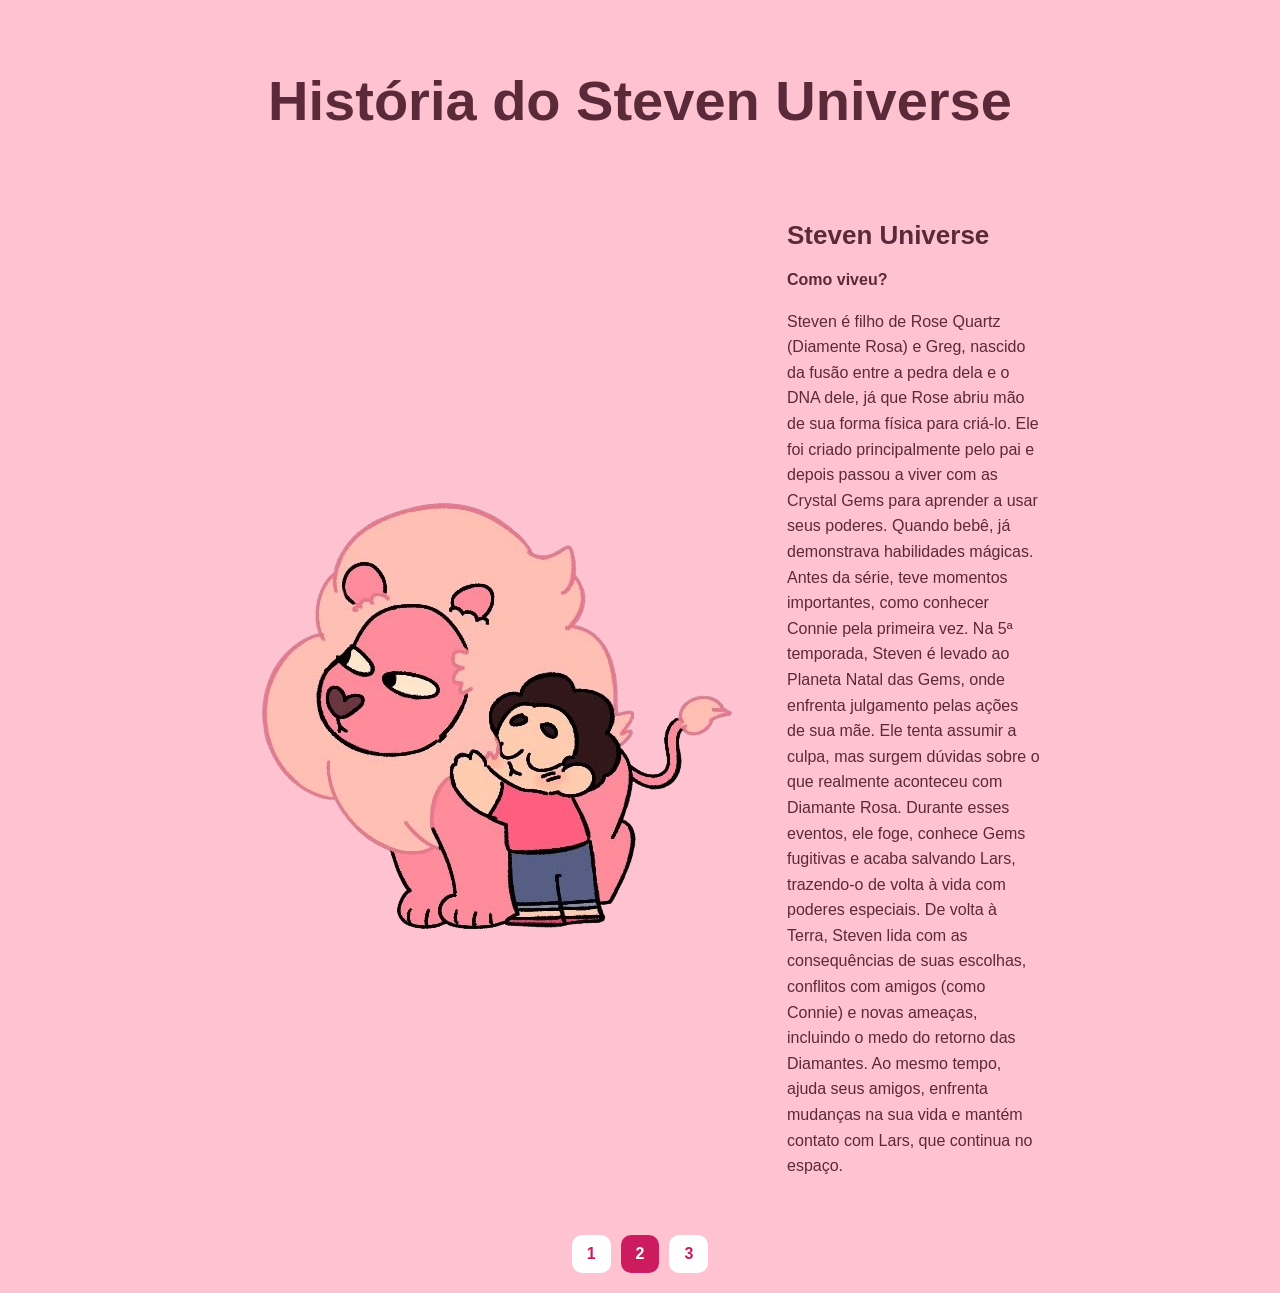
==== historia.html @ be88afff "add - história" ====
<!DOCTYPE html>
<html lang="pt-br">

<head>
    <meta charset="UTF-8">
    <title>Historia</title>
    <link rel="stylesheet" href="style.css">
</head>

<body class="historia">

    <header>
        <h1>História do Steven Universe</h1>
    </header>

    <main class="container">

        <section class="perfil">
            <img src="assets/steven2.png" alt="Steven Universe">

            <div class="apresentacao">
                <h2>Steven Universe</h2>
                <p><strong>Como viveu?</strong></p>

                <p>
                    Steven é filho de Rose Quartz (Diamente Rosa) e Greg, nascido da fusão entre a pedra dela e o DNA
                    dele, já que Rose abriu mão de sua forma física para criá-lo. Ele foi criado principalmente pelo pai
                    e depois passou a viver com as Crystal Gems para aprender a usar seus poderes.
                    Quando bebê, já demonstrava habilidades mágicas. Antes da série, teve momentos importantes, como
                    conhecer Connie pela primeira vez.
                    Na 5ª temporada, Steven é levado ao Planeta Natal das Gems, onde enfrenta julgamento pelas ações de
                    sua mãe. Ele tenta assumir a culpa, mas surgem dúvidas sobre o que realmente aconteceu com Diamante
                    Rosa. Durante esses eventos, ele foge, conhece Gems fugitivas e acaba salvando Lars, trazendo-o de
                    volta à vida com poderes especiais.
                    De volta à Terra, Steven lida com as consequências de suas escolhas, conflitos com amigos (como
                    Connie) e novas ameaças, incluindo o medo do retorno das Diamantes. Ao mesmo tempo, ajuda seus
                    amigos, enfrenta mudanças na sua vida e mantém contato com Lars, que continua no espaço.
                </p>
            </div>
        </section>

        <div class="paginacao">
            <a href="home.html">1</a>
            <a href="historia.html" class="ativo">2</a>
            <a href="curiosidades.html">3</a>
        </div>

    </main>

</body>

</html>
---- style.css ----
body {
    margin: 0;
    font-family: 'Segoe UI', sans-serif;
}

.home {
    background-color: #ffc2d1;
    color: #5a2a3a;
}

.home header {
    text-align: center;
    padding: 30px;
    font-size: 28px;
}

.home .container {
    max-width: 800px;
    margin: auto;
    padding: 20px;
}

.home .perfil {
    display: flex;
    gap: 40px;
    align-items: center;
    justify-content: center;
}

.home .perfil img {
    width: 600px;
}

.home .apresentacao h2 {
    margin: 0;
    font-size: 26px;
}

.home .apresentacao p {
    line-height: 1.6;
}

.home .paginacao {
    display: flex;
    justify-content: center;
    gap: 10px;
    margin-top: 40px;
}

.home .paginacao a {
    background: white;
    color: #cc1b5f;
    padding: 10px 15px;
    border-radius: 10px;
    text-decoration: none;
    font-weight: bold;
    transition: 0.3s;
}

.home .paginacao a:hover {
    background: #ff9eb5;
    color: white;
}

.home .paginacao .ativo {
    background: #cc1b5f;
    color: white;
}


.historia {
    background-color: #ffc2d1;
    color: #5a2a3a;
}

.historia header {
    text-align: center;
    padding: 30px;
    font-size: 28px;
}

.historia .container {
    max-width: 800px;
    margin: auto;
    padding: 20px;
}

.historia .perfil {
    display: flex;
    gap: 40px;
    align-items: center;
    justify-content: center;
}

.historia .perfil img {
    width: 600px;
}

.historia .apresentacao h2 {
    margin: 0;
    font-size: 26px;
}

.historia .apresentacao p {
    line-height: 1.6;
}

.historia .paginacao {
    display: flex;
    justify-content: center;
    gap: 10px;
    margin-top: 40px;
}

.historia .paginacao a {
    background: white;
    color: #cc1b5f;
    padding: 10px 15px;
    border-radius: 10px;
    text-decoration: none;
    font-weight: bold;
    transition: 0.3s;
}

.historia .paginacao a:hover {
    background: #ff9eb5;
    color: white;
}

.historia .paginacao .ativo {
    background: #cc1b5f;
    color: white;
}
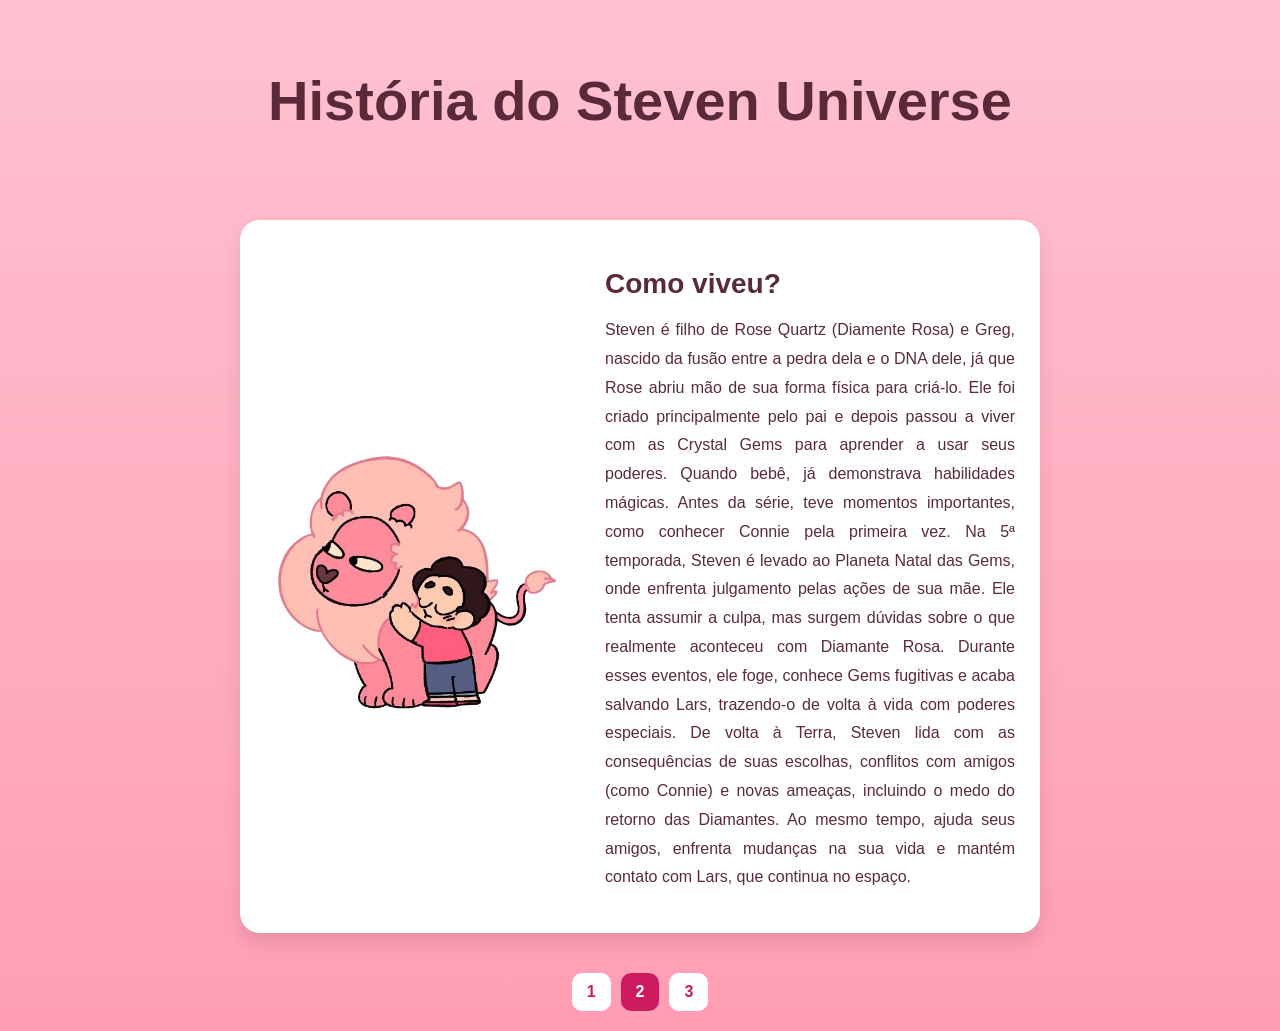
==== commit 91423677: "add - finalização Co-authored-by: Copilot <copilot@github.com>" ====
--- a/historia.html
+++ b/historia.html
@@ -7,7 +7,7 @@
     <link rel="stylesheet" href="style.css">
 </head>
 
-<body class="historia">
+<body class="home">
 
     <header>
         <h1>História do Steven Universe</h1>
@@ -19,8 +19,7 @@
             <img src="assets/steven2.png" alt="Steven Universe">
 
             <div class="apresentacao">
-                <h2>Steven Universe</h2>
-                <p><strong>Como viveu?</strong></p>
+                <h2>Como viveu?</h2>
 
                 <p>
                     Steven é filho de Rose Quartz (Diamente Rosa) e Greg, nascido da fusão entre a pedra dela e o DNA
--- a/style.css
+++ b/style.css
@@ -5,8 +5,9 @@
 }
 
 .home {
-    background-color: #ffc2d1;
+    background: linear-gradient(#ffc2d1, #ff9eb5);
     color: #5a2a3a;
+    min-height: 100vh;
 }
 
 .home header {
@@ -28,17 +29,22 @@
     justify-content: center;
 }
 
-.home .perfil img {
-    width: 600px;
+.home .apresentacao {
+    flex: 1;
+    max-width: 600px;
 }
 
-.home .apresentacao h2 {
-    margin: 0;
-    font-size: 26px;
+.home .perfil img {
+    width: 300px;
+}
+
+.home .apresentacao {
+    text-align: left;
 }
 
 .home .apresentacao p {
-    line-height: 1.6;
+    line-height: 1.7;
+    text-align: justify;
 }
 
 .home .paginacao {
@@ -68,67 +74,49 @@
     color: white;
 }
 
-
-.historia {
-    background-color: #ffc2d1;
-    color: #5a2a3a;
+.curiosidades .perfil img {
+    width: 600px;
 }
 
-.historia header {
-    text-align: center;
-    padding: 30px;
-    font-size: 28px;
+.login {
+    background: linear-gradient(#ffc2d1, #ff9eb5);
+    font-family: 'Segoe UI', sans-serif;
 }
 
-.historia .container {
-    max-width: 800px;
-    margin: auto;
-    padding: 20px;
+#titulo {
+    color: #cc1b5f;
+    font-weight: bold;
 }
 
-.historia .perfil {
+.login .btn-primary {
+    background-color: #cc1b5f;
+    border: none;
+    border-radius: 10px;
+    transition: 0.3s;
+}
+
+.login .btn-primary:hover {
+    background-color: #a0144a;
+}
+
+.home .perfil {
     display: flex;
     gap: 40px;
     align-items: center;
     justify-content: center;
+
+    background: white;
+    padding: 25px;
+    border-radius: 20px;
+    box-shadow: 0 10px 20px rgba(0,0,0,0.1);
 }
 
-.historia .perfil img {
-    width: 600px;
+.home .apresentacao h2 {
+    font-size: 28px;
+    margin-bottom: 10px;
 }
 
-.historia .apresentacao h2 {
-    margin: 0;
-    font-size: 26px;
-}
-
-.historia .apresentacao p {
-    line-height: 1.6;
-}
-
-.historia .paginacao {
-    display: flex;
-    justify-content: center;
-    gap: 10px;
-    margin-top: 40px;
-}
-
-.historia .paginacao a {
-    background: white;
-    color: #cc1b5f;
-    padding: 10px 15px;
-    border-radius: 10px;
-    text-decoration: none;
-    font-weight: bold;
-    transition: 0.3s;
-}
-
-.historia .paginacao a:hover {
-    background: #ff9eb5;
-    color: white;
-}
-
-.historia .paginacao .ativo {
-    background: #cc1b5f;
-    color: white;
+.home .apresentacao p {
+    line-height: 1.8;
+    text-align: justify;
 }
